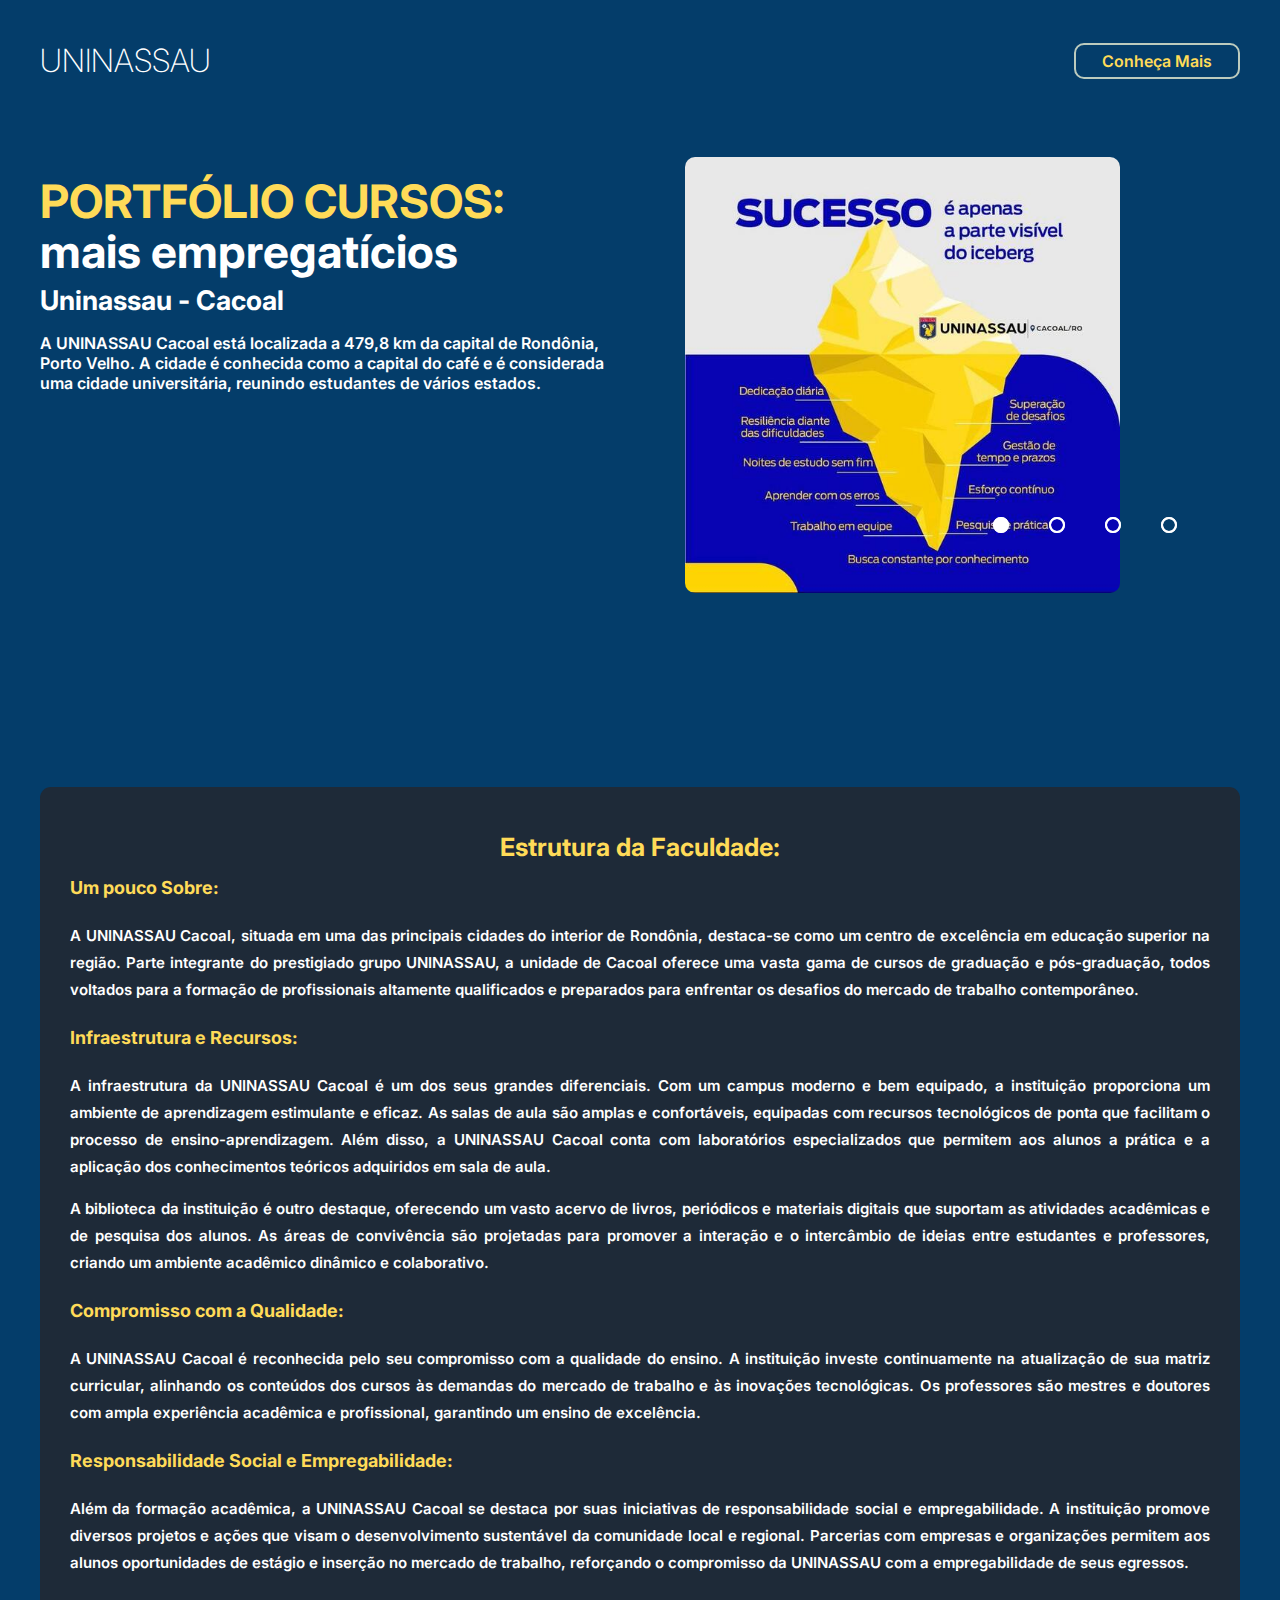
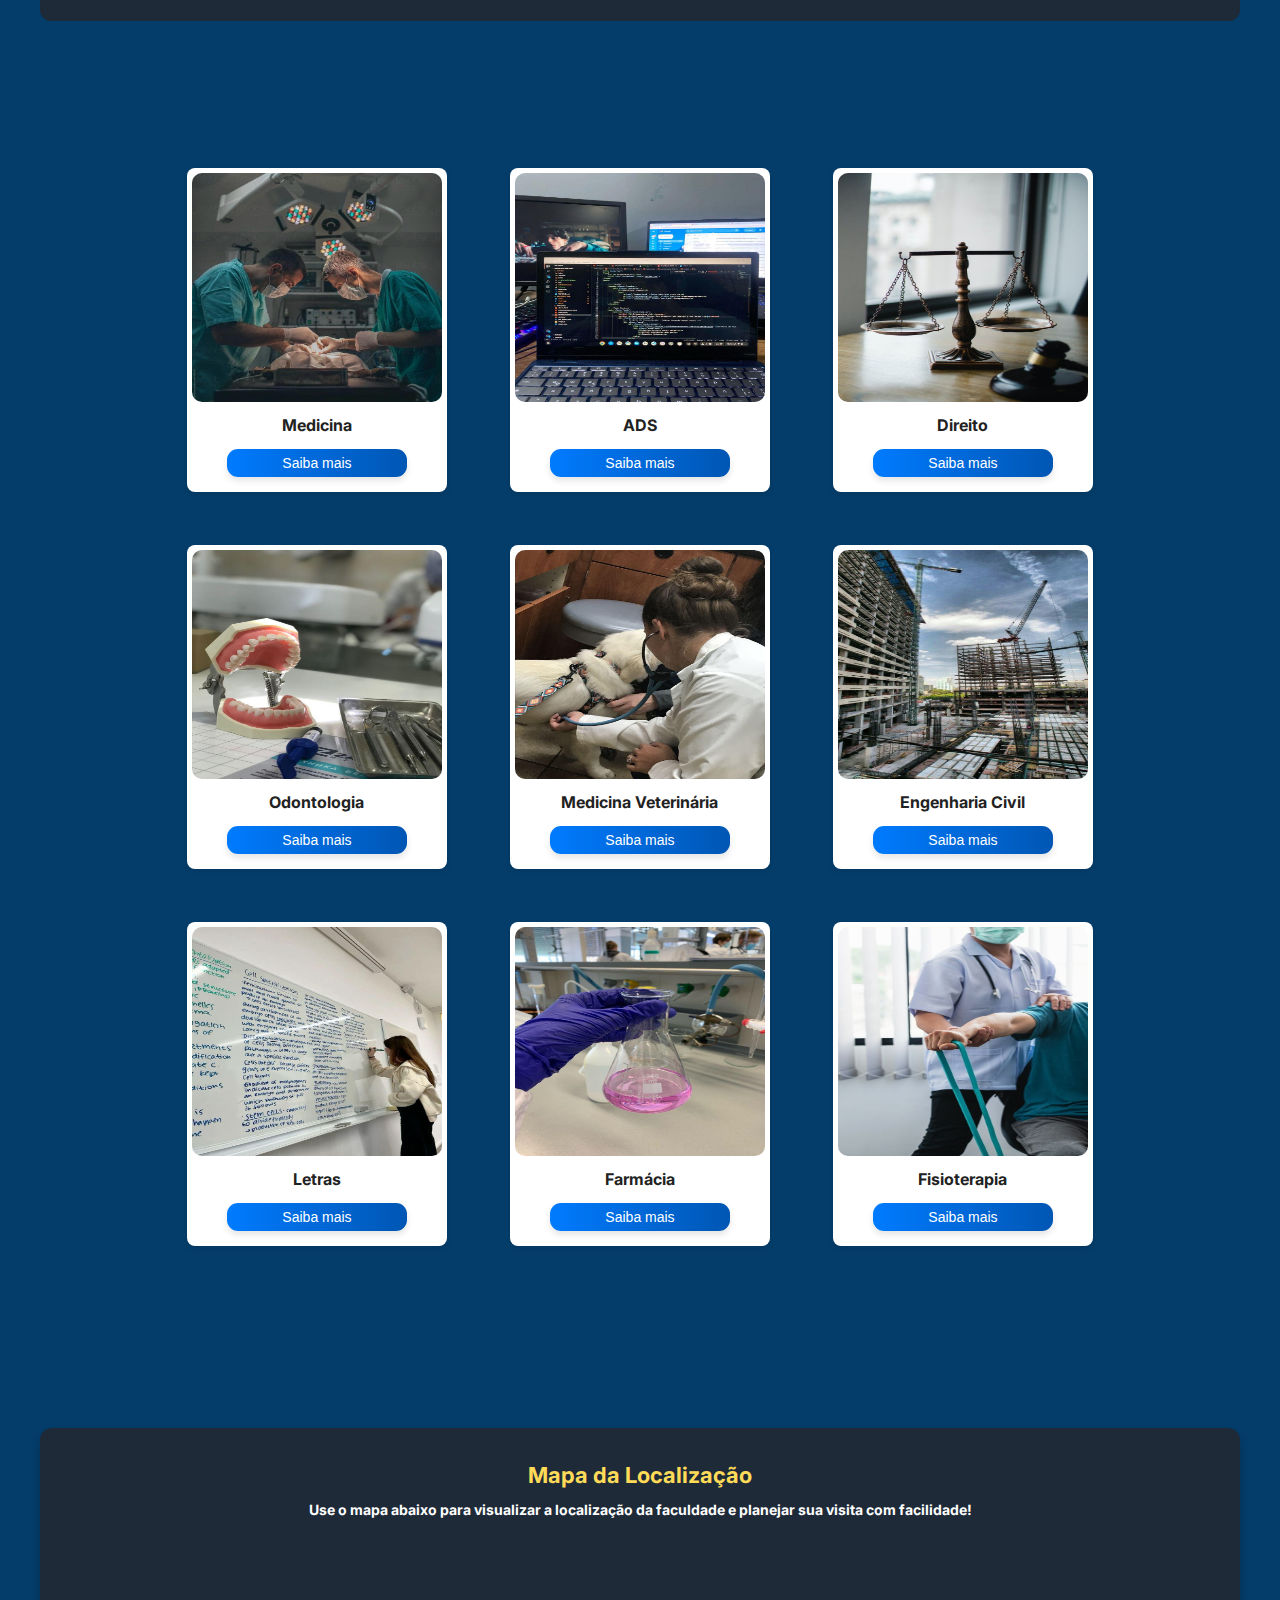
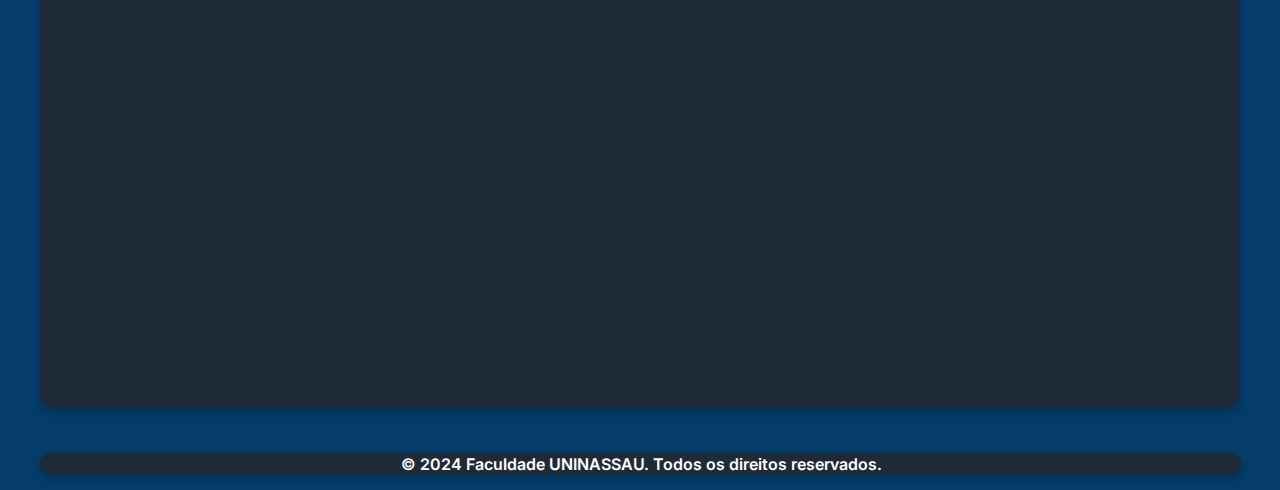
==== index.html @ b012c902 "Update and rename home.html to index.html" ====
<!DOCTYPE html>
<html lang="pt-br">
<head>
    <meta charset="UTF-8">
    <meta http-equiv="X-UA-Compatible" content="IE=edge">
    <meta name="viewport" content="width=device-width, initial-scale=1.0">
    <link rel="stylesheet" href="css/style.css">
    <title>🗂️ PORTFÓLIO</title>
</head>
<body>
     <header>
        <div id="title">
            <h1>UNINASSAU</h1>
        </div>

        <ul>
            <a href="https://www.uninassau.edu.br/institucional/cacoal" id="conheca_mais-btn"><li>Conheça Mais</li></a>
        </ul>
      </header>
 
    <main>
        <aside>
            <h2><span>PORTFÓLIO CURSOS:</span></h2>
            <h2>mais empregatícios</h2>
            <h3>Uninassau - Cacoal </h3>
            <p>
              A UNINASSAU Cacoal está localizada a 479,8 km da capital de Rondônia, Porto Velho. A cidade é conhecida como a capital do café e é considerada uma cidade universitária, reunindo estudantes de vários estados.
            </p>
        </aside>

    <div class="slider">
            <div class="slides">
                <input type="radio" name="radio-btn" id="radio01">
                <input type="radio" name="radio-btn" id="radio02">
                <input type="radio" name="radio-btn" id="radio03">
                <input type="radio" name="radio-btn" id="radio04">
            

            <div class="slide first">
                <img src="img/slide_01.jpeg" alt="img1">
            </div>
            <div class="slide">
                <img src="img/slide_02.jpeg" alt="img2">
            </div>
            <div class="slide">
                <img src="img/slide_04.jpeg" alt="img3">
            </div>
            <div class="slide">
                <img src="img/slide_05.jpeg" alt="img4">
            </div>

            <div class="navigation-auto">
                <div class="auto-btn1"></div>
                <div class="auto-btn2"></div>
                <div class="auto-btn3"></div>
                <div class="auto-btn4"></div>
            </div>
        </div>
        <div class="manual-navigation">
            <label for="radio01" class="manual-btn"></label>
            <label for="radio02" class="manual-btn"></label>
            <label for="radio03" class="manual-btn"></label>
            <label for="radio04" class="manual-btn"></label>
        </div>    
    </div>

    </main>
    <br><br><br><br><br>

    <section id="estrutura">
        <h3>Estrutura da Faculdade:</h3>
        <h4>Um pouco Sobre:</h4>
        <p>
            A UNINASSAU Cacoal, situada em uma das principais cidades do interior de Rondônia, destaca-se como um centro de excelência em educação superior na região. Parte integrante do prestigiado grupo UNINASSAU, a unidade de Cacoal oferece uma vasta gama de cursos de graduação e pós-graduação, todos voltados para a formação de profissionais altamente qualificados e preparados para enfrentar os desafios do mercado de trabalho contemporâneo.
        </p>

        <h4> Infraestrutura e Recursos:</h4>
        <p>A infraestrutura da UNINASSAU Cacoal é um dos seus grandes diferenciais. Com um campus moderno e bem equipado, a instituição proporciona um ambiente de aprendizagem estimulante e eficaz. As salas de aula são amplas e confortáveis, equipadas com recursos tecnológicos de ponta que facilitam o processo de ensino-aprendizagem. Além disso, a UNINASSAU Cacoal conta com laboratórios especializados que permitem aos alunos a prática e a aplicação dos conhecimentos teóricos adquiridos em sala de aula.</p> 
        <p> A biblioteca da instituição é outro destaque, oferecendo um vasto acervo de livros, periódicos e materiais digitais que suportam as atividades acadêmicas e de pesquisa dos alunos. As áreas de convivência são projetadas para promover a interação e o intercâmbio de ideias entre estudantes e professores, criando um ambiente acadêmico dinâmico e colaborativo.</p>
        
        <h4>Compromisso com a Qualidade:</h4>
        <p>A UNINASSAU Cacoal é reconhecida pelo seu compromisso com a qualidade do ensino. A instituição investe continuamente na atualização de sua matriz curricular, alinhando os conteúdos dos cursos às demandas do mercado de trabalho e às inovações tecnológicas. Os professores são mestres e doutores com ampla experiência acadêmica e profissional, garantindo um ensino de excelência.</p>
        
        <h4>Responsabilidade Social e Empregabilidade:</h4>
        <p>Além da formação acadêmica, a UNINASSAU Cacoal se destaca por suas iniciativas de responsabilidade social e empregabilidade. A instituição promove diversos projetos e ações que visam o desenvolvimento sustentável da comunidade local e regional. Parcerias com empresas e organizações permitem aos alunos oportunidades de estágio e inserção no mercado de trabalho, reforçando o compromisso da UNINASSAU com a empregabilidade de seus egressos.</p>
    </section>
  
    <div class="container">
    
        <div class="card">  
            <img src="assets/med.jpeg">
            <div>
                <h2>Medicina</h2>
                <a href="tela_Medicina.html">
                    <button>Saiba mais</button>
                </a>
            </div>
        </div>
      
        <div class="card">
            <img src="assets/ads.jpeg">
            <div>
                <h2>ADS</h2>
                <a href="tela_Analise.html">
                    <button>Saiba mais</button>
                </a>
            </div>
        </div>
      
        <div class="card">
            <img src="assets/direito2.jpeg">
            <div>
                <h2>Direito</h2>
                <a href="tela_Direito.html">
                    <button>Saiba mais</button>
                </a>
            </div>
        </div>
      
        <div class="card">
            <img src="assets/odnt.jpeg">
            <div>
                <h2>Odontologia</h2>
                <a href="tela_Odont.html">
                    <button>Saiba mais</button>
                </a>
            </div>
        </div>
        
        <div class="card">
            <img src="assets/mv.jpeg">
            <div>
                <h2>Medicina Veterinária</h2>
                <a href="tela_Med-Vet.html">
                    <button>Saiba mais</button>
                </a>
            </div>
        </div>
      
        <div class="card">
            <img src="assets/ec.jpeg">
            <div>
                <h2>Engenharia Civil</h2>
                <a href="tela_Engenharia.html">
                    <button>Saiba mais</button>
                </a>
            </div>
        </div>

    <div class="card">
        <img src="assets/letras.jpeg">
        <div>
            <h2>Letras</h2>
            <a href="tela_Letras.html">
                <button>Saiba mais</button>
            </a>
        </div>
    </div>  

    <div class="card">
            <img src="assets/farm.jpeg">
            <div>
                <h2>Farmácia</h2>
                <a href="tela_Farmácia.html">
                    <button>Saiba mais</button>
                </a>
            </div>
        </div>    

            <div class="card">
                <img src="assets/fisio3.jpeg">
                <div>
                    <h2>Fisioterapia</h2>
                    <a href="tela_ Fisioterapia.html">
                        <button>Saiba mais</button>
                    </a>
                </div>
            </div>    
    </div>

    <div class="maps">
        <H2>Mapa da Localização</H2>
        <h3>Use o mapa abaixo para visualizar a localização da faculdade e planejar sua visita com facilidade!</h3>
        <iframe src="https://www.google.com/maps/embed?pb=!1m18!1m12!1m3!1d3538.777195149523!2d-61.43971392537882!3d-11.445513630996826!2m3!1f0!2f0!3f0!3m2!1i1024!2i768!4f13.1!3m3!1m2!1s0x93c82f5b7a58df35%3A0xc5911ccea6f1834f!2sUNINASSAU%20ROND%C3%94NIA%20(antiga%20UNESC%20Cacoal)!5e1!3m2!1spt-BR!2sbr!4v1726838763176!5m2!1spt-BR!2sbr" width="600" height="450" style="border:0;" allowfullscreen="" loading="lazy" referrerpolicy="no-referrer-when-downgrade"></iframe>
    </div>
    <footer>&copy; 2024 Faculdade UNINASSAU. Todos os direitos reservados.</footer>
    <script src="js/script.js"></script>    
</body>
</html>
---- css/style.css ----
@import url("https://fonts.googleapis.com/css2?family=Inter:ital,opsz,wght@0,14..32,100..900;1,14..32,100..900&display=swap");

*{
  scrollbar-width: none;
}
body {
  background-color: #043d6a;
  color: white;

  /* background-color: white;
    color: rgb(34, 34, 34); */

  font-family: "Inter";
  font-weight: 600;
  max-width: 1200px;
  margin: 0 auto;
  padding: 15px;
}

header {
  display: flex;
  flex-direction: row;
  justify-content: space-between;
  align-items: center;
}

#title {
  flex-direction: column;
  line-height: 12px;
}

li {
  display: inline-block;
  margin: 20px;
}

a {
  color: white;
}

#conheca_mais-btn {
  border: 2px solid #ffdb;
  padding: 6px;
  border-radius: 10px;
  color: white;
  color: #ffdb58;
}

#conheca_mais-btn:hover {
  background-color: rgba(206, 206, 206, 0.227);
  color: white;
}

h1 {
  font-weight: 200;
}

main {
  display: flex;
  flex-direction: row;
  margin-top: 50px;
}

.slider{
  margin: 0 auto;
  width: 510px;
  height: 500px;
  overflow: hidden;
}

.slides{
  width: 400%;
  height: 400px;
  display: flex;
}

.slides input {
  display: none;
}

.slide{
  width: 25%;
  position: relative;
  transition: 2s;
}

.slide img{
  width: 435px;
  border-radius: 10px;
}

.manual-navigation{
  position: absolute;
  width: 800px;
  margin-top: -40px;
  display: flex;
  justify-content: center;
}

.manual-btn{
  border: 2px solid #ffffff;
  padding: 6px;
  border-radius: 10px;
  cursor: pointer;
  transition: 1s;
}

.manual-btn:not(:last-child){
  margin-right: 40px;
}

.manual-btn:hover{
  background-color: white;
}

#radio01:checked ~ .first{
  margin-left: 0;
}

#radio02:checked ~ .first{
  margin-left: -25%;
}

#radio03:checked ~ .first{
  margin-left: -50%;
}

#radio04:checked ~ .first{
  margin-left: -75%;
}

.navigation-auto div{
  border: 2px solid white;
  padding: 6px;
  border-radius: 10px;
  cursor: pointer;
  transition: 1s;
}

.navigation-auto{
  position: absolute;
  width: 800px;
  margin-top: 360px;
  display: flex;
  justify-content: center;
}

.navigation-auto div:not(:last-child){
  margin-right: 40px;
}

#radio01:checked ~ .navigation-auto .auto-btn1{
  background-color: white;
}

#radio02:checked ~ .navigation-auto .auto-btn2{
  background-color: white;
}

#radio03:checked ~ .navigation-auto .auto-btn3{
  background-color: white;
}

#radio04:checked ~ .navigation-auto .auto-btn4{
  background-color: white;
}


h2 {
  font-size: 46px;
  line-height: 12px;
  font-family: "Inter";
}

h3 {
  font-size: 27px;
  line-height: 10px;
  font-family: "Inter";
}

span {
  color: #ffdb58;
}

p {
  line-height: 20px;
  max-width: 600px;
  font-family: "Inter";
  
}

#estrutura {
  margin-top: 30px;
  padding: 30px;
  background-color: #1e2a38;
  border-radius: 11px;
}

#estrutura h3 {
  font-size: 25px;
  color: #ffdb58;
  text-align: center;
}

#estrutura h4 {
  font-size: 18px;
  color: #ffdb58;
}

#estrutura p {
  font-size: 15px;
  line-height: 27px;
  max-width: 1150px;
  text-align: justify;
  font-family: "Inter";
}

/*CARDS*/

.titulo {
  font-size: 27px;
  font-family: "Inter";
  align-items: center;
}

.container {
  display: grid;
  grid-template-columns: repeat(3, 10fr);
  gap: 63px;
  padding: 147px;
}

.card {
  background-color: white;
  border-radius: 8px;
  box-shadow: 0 2px 5px rgba(0, 0, 0, 0.1);
  overflow: hidden;
  transition: transform 0.4s;
  padding: 5px;
  display: flex; 
  flex-direction: column; 
  align-items: center; 
  justify-content: flex-start; 
  height: 100%;
}

.card:hover {
  transform: scale(1.05);
}

.card img {
  width: 100%;
  height: 229px;
  border-radius: 10px;
}

.card h2 {
  font-size: 16px;
  text-align: center;
  margin: 17px 0;
  color: rgb(34, 34, 34);
  line-height: 13px;
}


.card button {
  background: linear-gradient(90deg, #007BFF, #0056b3); /* Gradiente de fundo */
  color: white;
  border: none;
  padding: 6px 55px; 
  border-radius: 11px;
  cursor: pointer;
  transition: background-color 0.2s, transform 0.3s; 
  font-size: 14px; 
  box-shadow: 0 4px 6px rgba(0, 0, 0, 0.1);
}

.card button:hover {
  background-color: #0056b3;
}


.maps {
  display: flex;
  justify-content: center; /* Centraliza horizontalmente */
  align-items: center; /* Centraliza verticalmente */
  margin: 25px 0; /* Espaçamento acima e abaixo do mapa */
  padding: 15px; /* Espaçamento interno */
  background-color: #1e2a38; /* Fundo para destacar o mapa */
  border-radius: 12px; /* Bordas arredondadas */
  box-shadow: 0 4px 8px rgba(0, 0, 0, 0.2); /* Sombra para profundidade */
}

.maps h3 {
  font-size: 15px;
  color: #ffdb58;
  text-align: center;
}

.maps {
  display: flex;
  flex-direction: column;
  align-items: center; 
  margin: 45px 0; 
  padding: 23px; 
  background-color: #1e2a38; 
  border-radius: 12px; 
  box-shadow: 0 4px 8px rgba(0, 0, 0, 0.2); 
}

.maps h2 {
  font-size: 22px;
  color: #ffdb58; 
  margin-bottom: 10px; 
}

.maps h3 {
  font-size: 14px;
  color: white;
  text-align: center;
  margin-bottom: 20px; 
}

.maps iframe {
  border: none; 
  border-radius: 8px;
  max-width: 100%; 
  height: 450px;
}

footer {
  background-color: #1e2a38;
  color: #ffffff;
  text-align: center;
  padding: 1px;
  position: relative;
  bottom: 0;
  width: 100%;
  border-radius: 12px;
  box-shadow: 0 4px 8px rgba(0, 0, 0, 0.2);
}
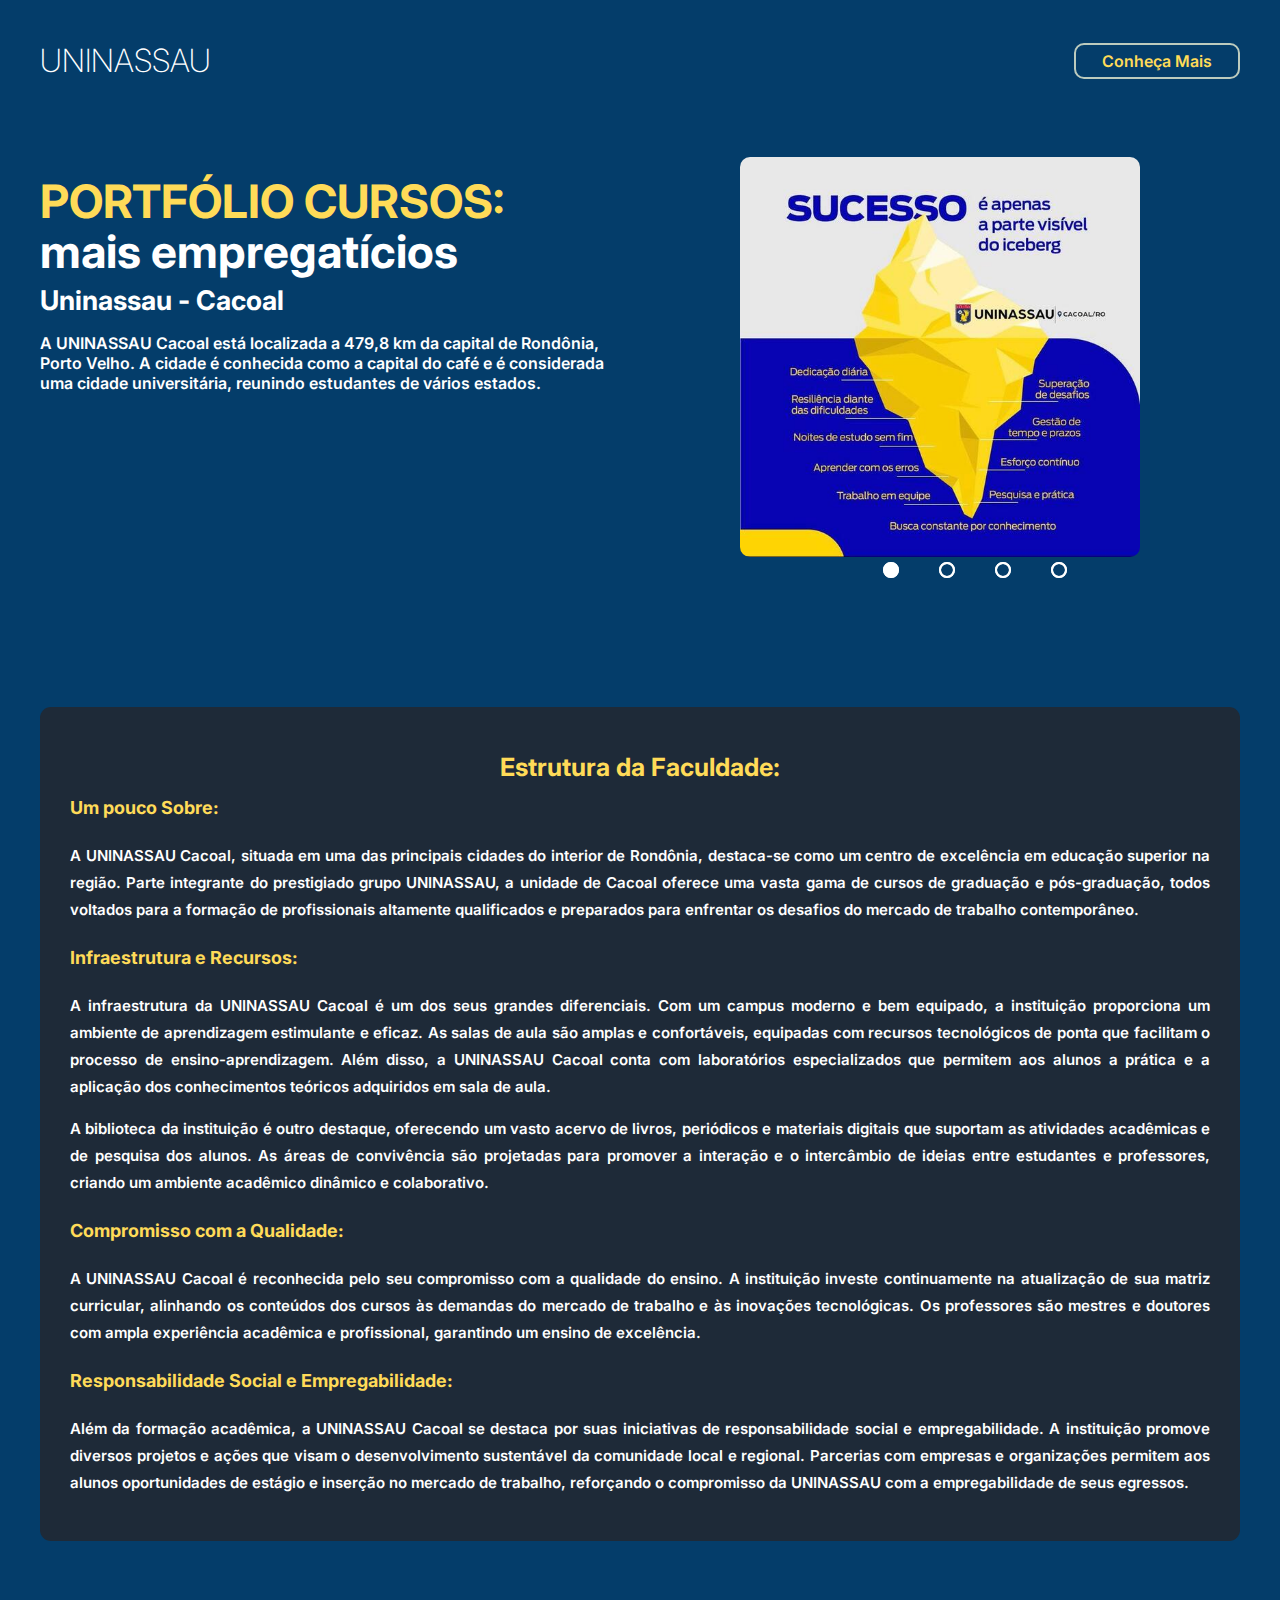
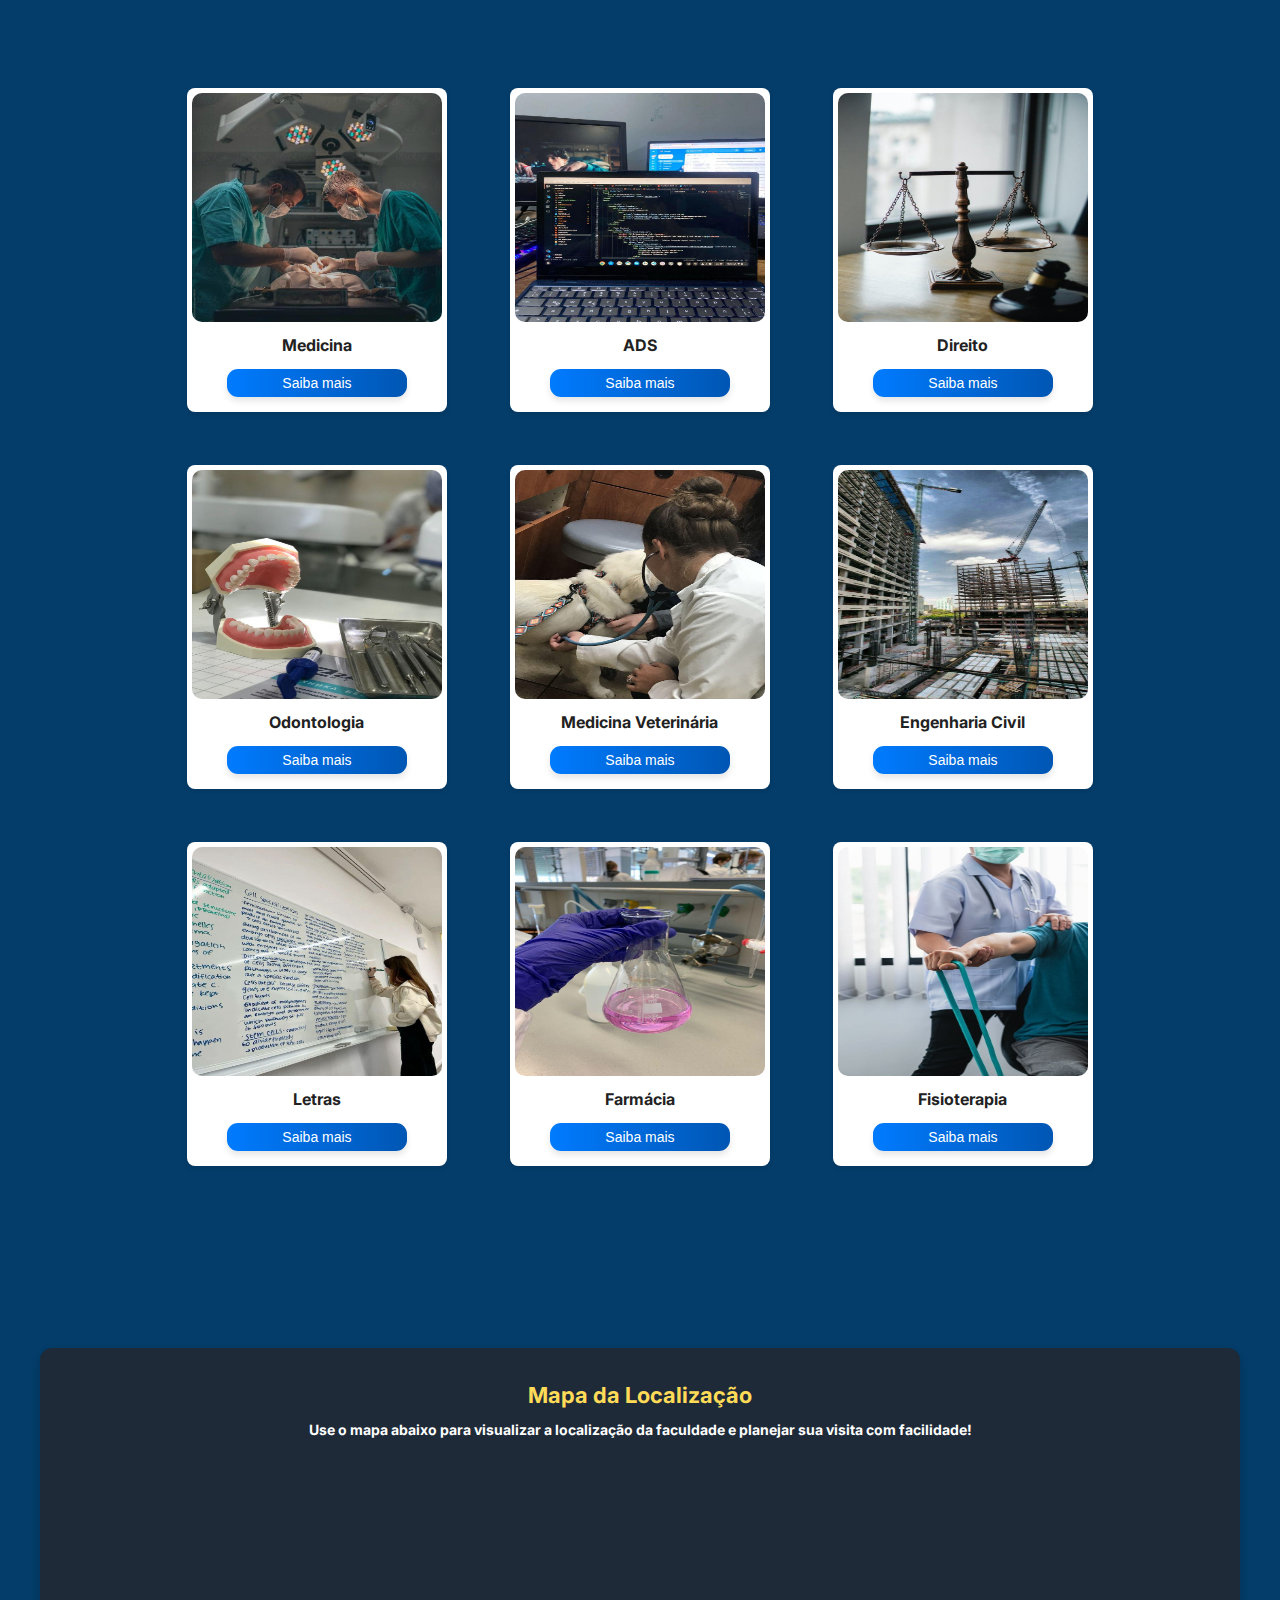
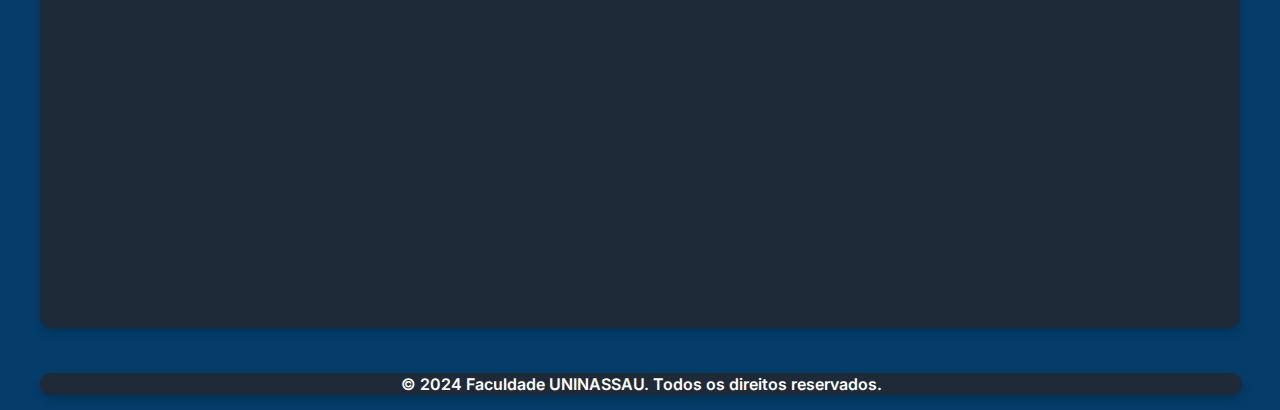
==== commit 496db812: "Update index.html" ====
--- a/index.html
+++ b/index.html
@@ -66,7 +66,11 @@
 
     </main>
     <br><br><br><br><br>
-
+    <a href="https://wa.me/558198273885" target="_blank" title="Entre em contato pelo WhatsApp">
+        <div class="whatsapp-button">
+         <span class="whatsapp-icon"><img src="img/whatsapp.png" alt=""></span>
+        </div>
+    </a>
     <section id="estrutura">
         <h3>Estrutura da Faculdade:</h3>
         <h4>Um pouco Sobre:</h4>
@@ -171,7 +175,7 @@
                 <img src="assets/fisio3.jpeg">
                 <div>
                     <h2>Fisioterapia</h2>
-                    <a href="tela_ Fisioterapia.html">
+                    <a href="tela_Fisioterapia.html">
                         <button>Saiba mais</button>
                     </a>
                 </div>
--- a/css/style.css
+++ b/css/style.css
@@ -1,3 +1,4 @@
+
 @import url("https://fonts.googleapis.com/css2?family=Inter:ital,opsz,wght@0,14..32,100..900;1,14..32,100..900&display=swap");
 
 *{
@@ -64,7 +65,7 @@
 .slider{
   margin: 0 auto;
   width: 510px;
-  height: 500px;
+  height: 400px;
   overflow: hidden;
 }
 
@@ -82,10 +83,13 @@
   width: 25%;
   position: relative;
   transition: 2s;
+  display: flex;
+  justify-content: center;
+  align-items: center;
 }
 
 .slide img{
-  width: 435px;
+  width: 400px;
   border-radius: 10px;
 }
 
@@ -95,11 +99,14 @@
   margin-top: -40px;
   display: flex;
   justify-content: center;
+  left: 575px;
 }
 
 .manual-btn{
   border: 2px solid #ffffff;
   padding: 6px;
+  margin-top: 45px;
+  position: relative;
   border-radius: 10px;
   cursor: pointer;
   transition: 1s;
@@ -140,9 +147,10 @@
 .navigation-auto{
   position: absolute;
   width: 800px;
-  margin-top: 360px;
+  margin-top: 405px;
   display: flex;
   justify-content: center;
+  left: 575px;
 }
 
 .navigation-auto div:not(:last-child){
@@ -164,7 +172,6 @@
 #radio04:checked ~ .navigation-auto .auto-btn4{
   background-color: white;
 }
-
 
 h2 {
   font-size: 46px;
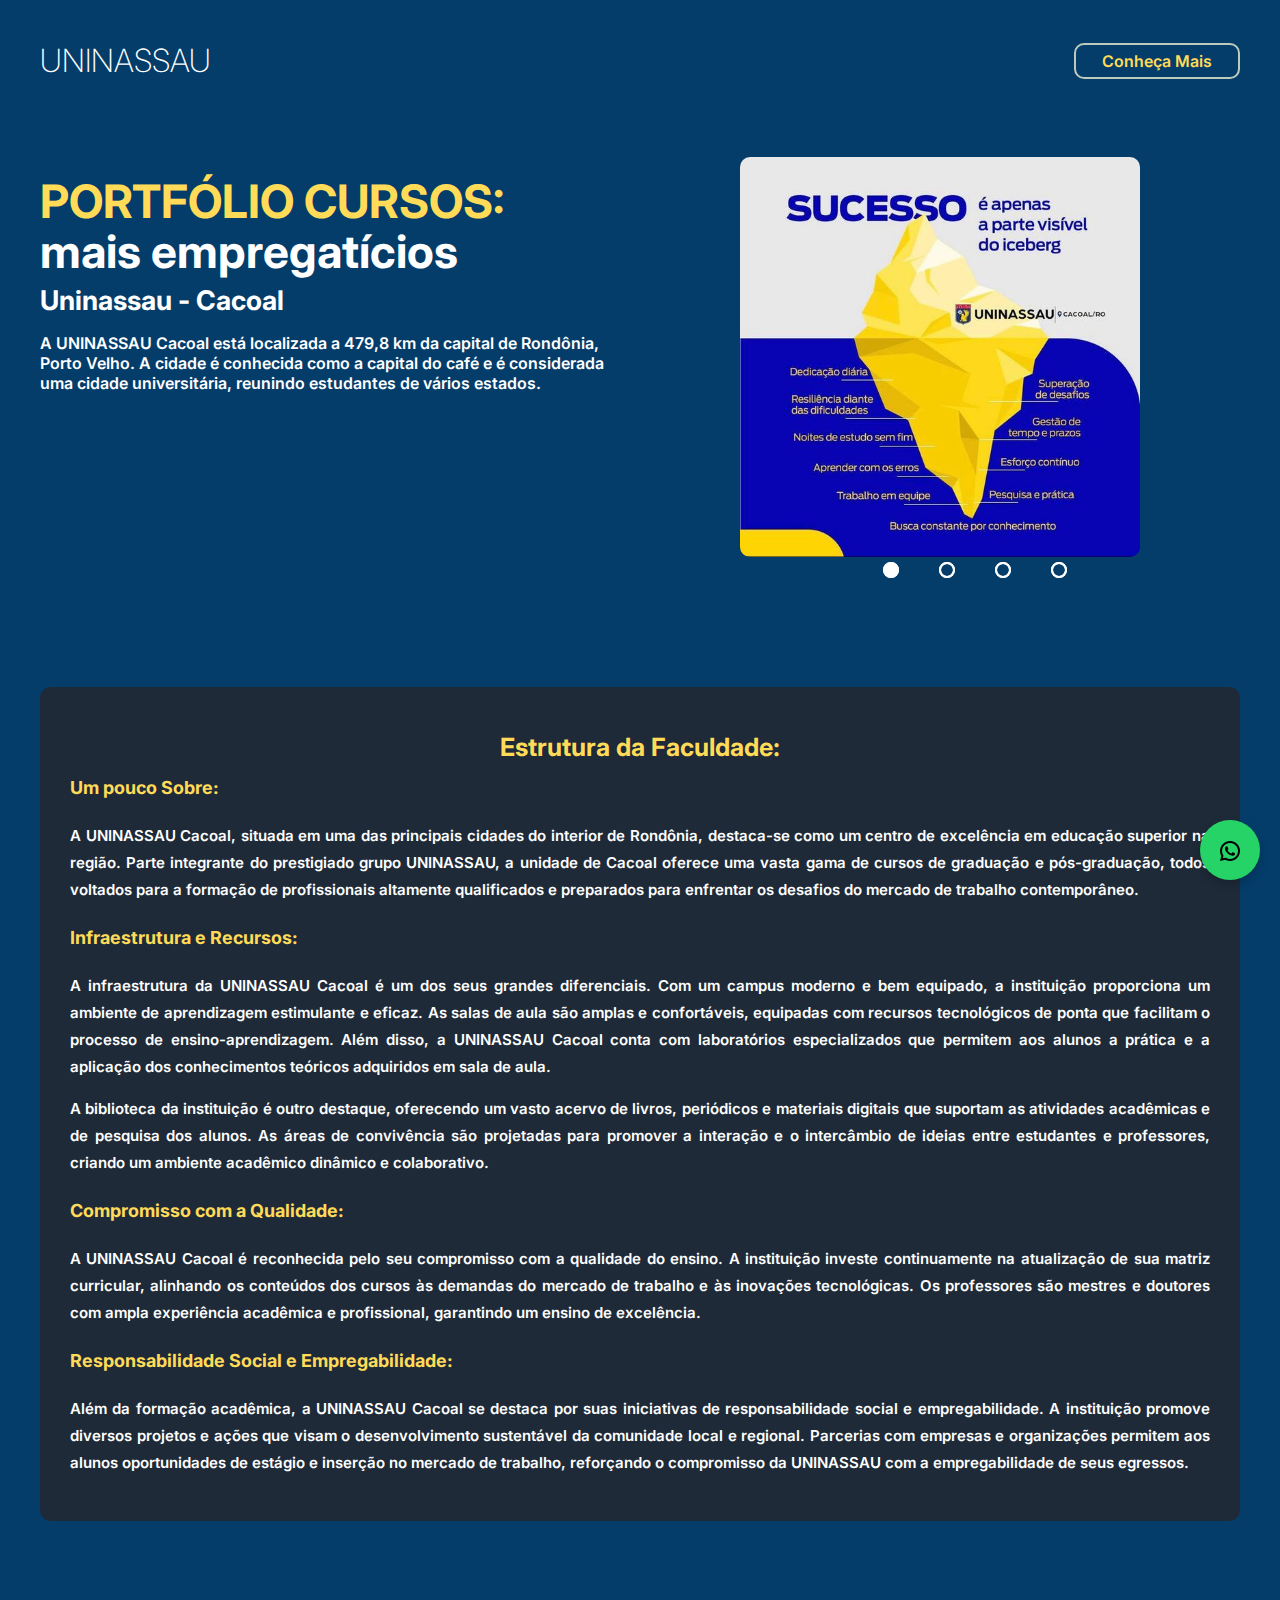
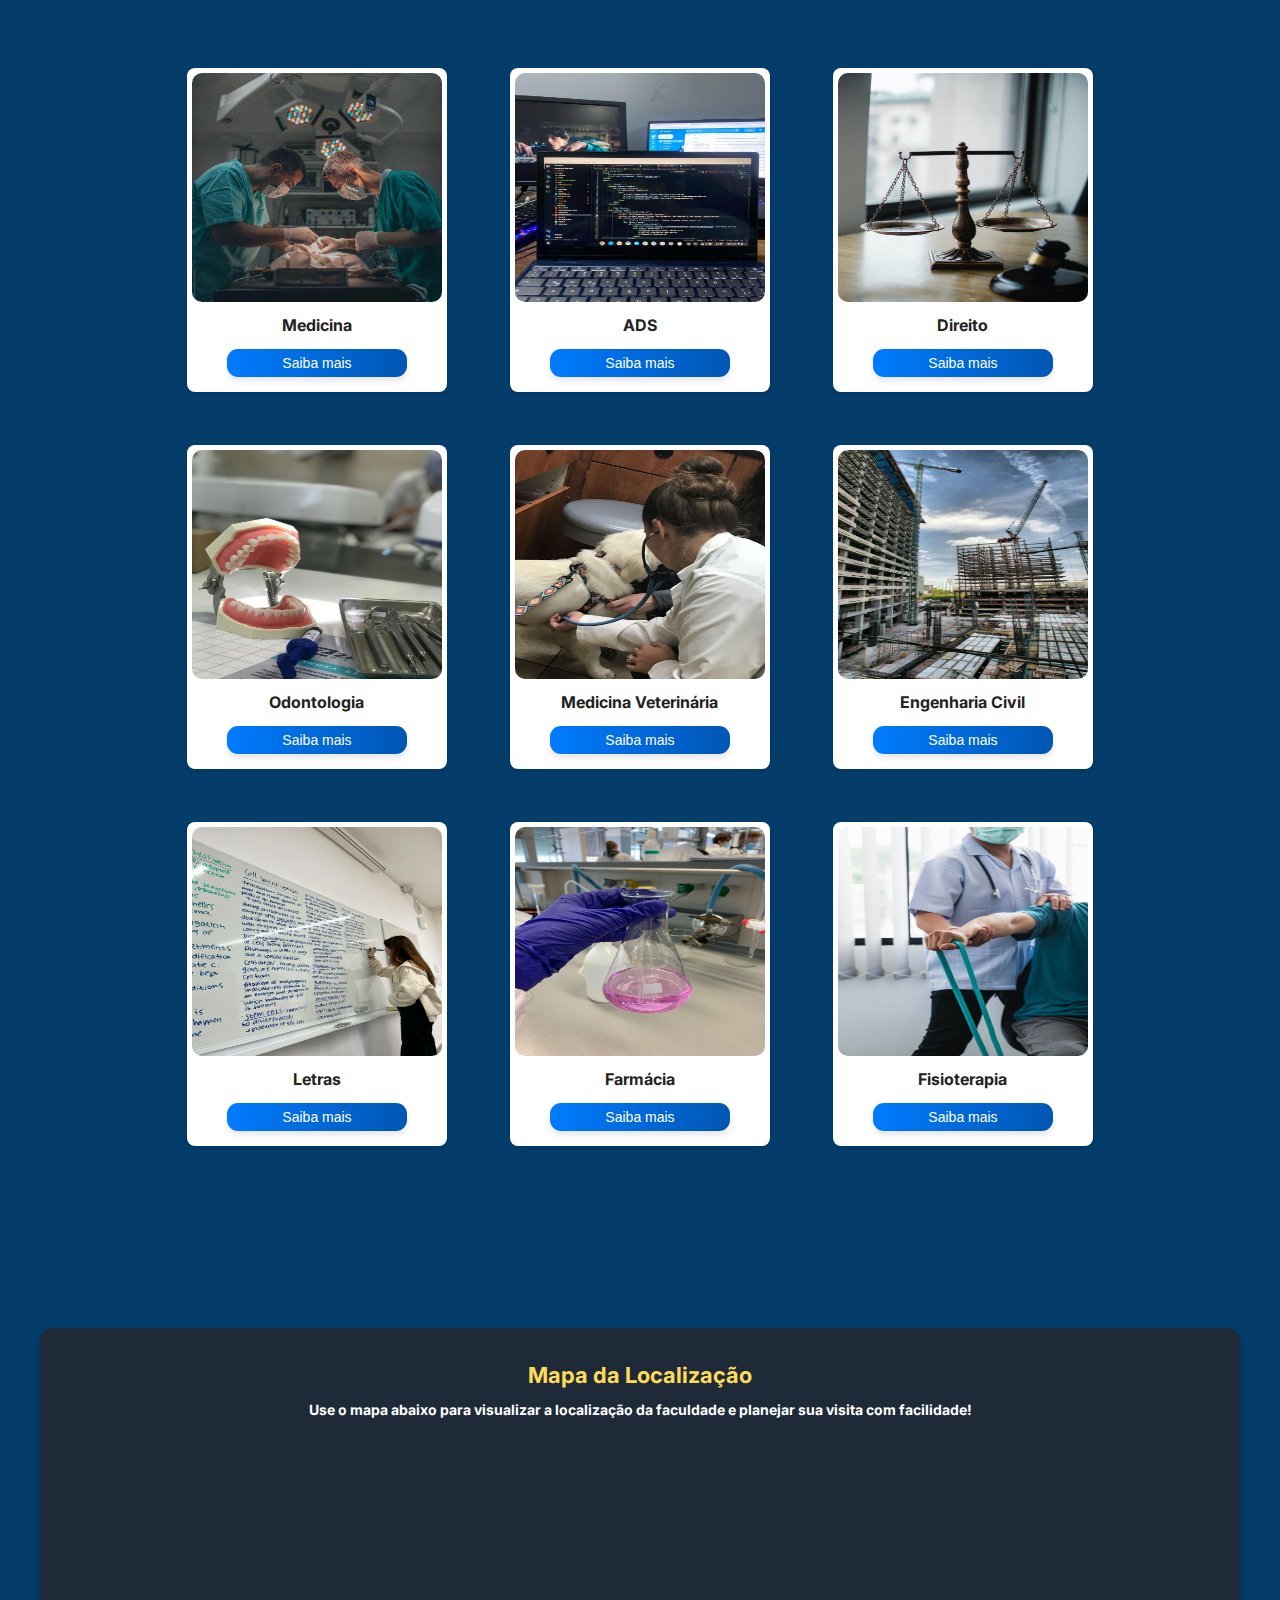
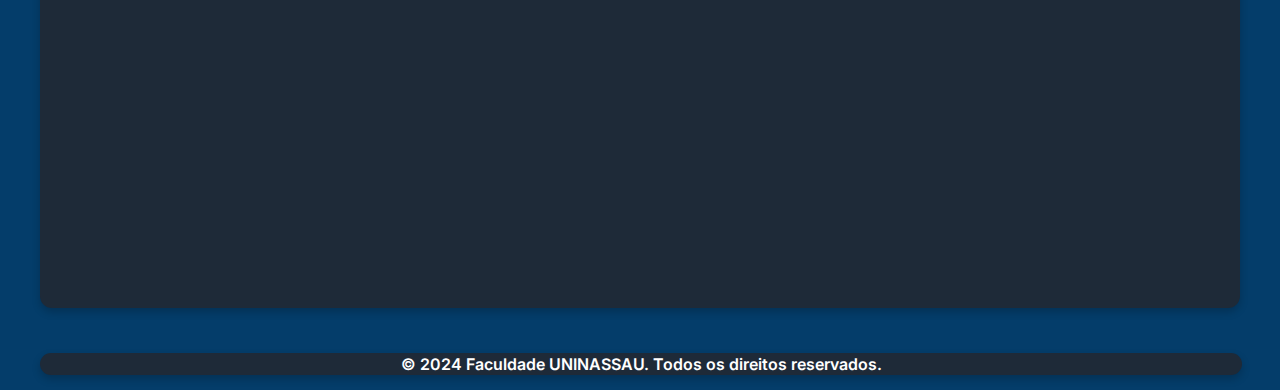
==== commit f04a4a60: "Update index.html" ====
--- a/index.html
+++ b/index.html
@@ -66,7 +66,7 @@
 
     </main>
     <br><br><br><br><br>
-    <a href="https://wa.me/558198273885" target="_blank" title="Entre em contato pelo WhatsApp">
+    <a href="https://wa.me/5581982738855" target="_blank" title="Entre em contato pelo WhatsApp">
         <div class="whatsapp-button">
          <span class="whatsapp-icon"><img src="img/whatsapp.png" alt=""></span>
         </div>
--- a/css/style.css
+++ b/css/style.css
@@ -1,4 +1,3 @@
-
 @import url("https://fonts.googleapis.com/css2?family=Inter:ital,opsz,wght@0,14..32,100..900;1,14..32,100..900&display=swap");
 
 *{
@@ -171,6 +170,28 @@
 
 #radio04:checked ~ .navigation-auto .auto-btn4{
   background-color: white;
+}
+
+.whatsapp-button {
+  position: fixed;
+  bottom: 20px;
+  right: 20px;
+  background-color: #25D366;
+  color: white;
+  border-radius: 50%;
+  width: 60px;
+  height: 60px;
+  display: flex;
+  align-items: center;
+  justify-content: center;
+  box-shadow: 0px 4px 10px rgba(0, 0, 0, 0.2);
+  text-decoration: none;
+  font-size: 24px;
+  z-index: 1000;
+}
+
+.whatsapp-icon {
+  font-size: 34px;
 }
 
 h2 {
